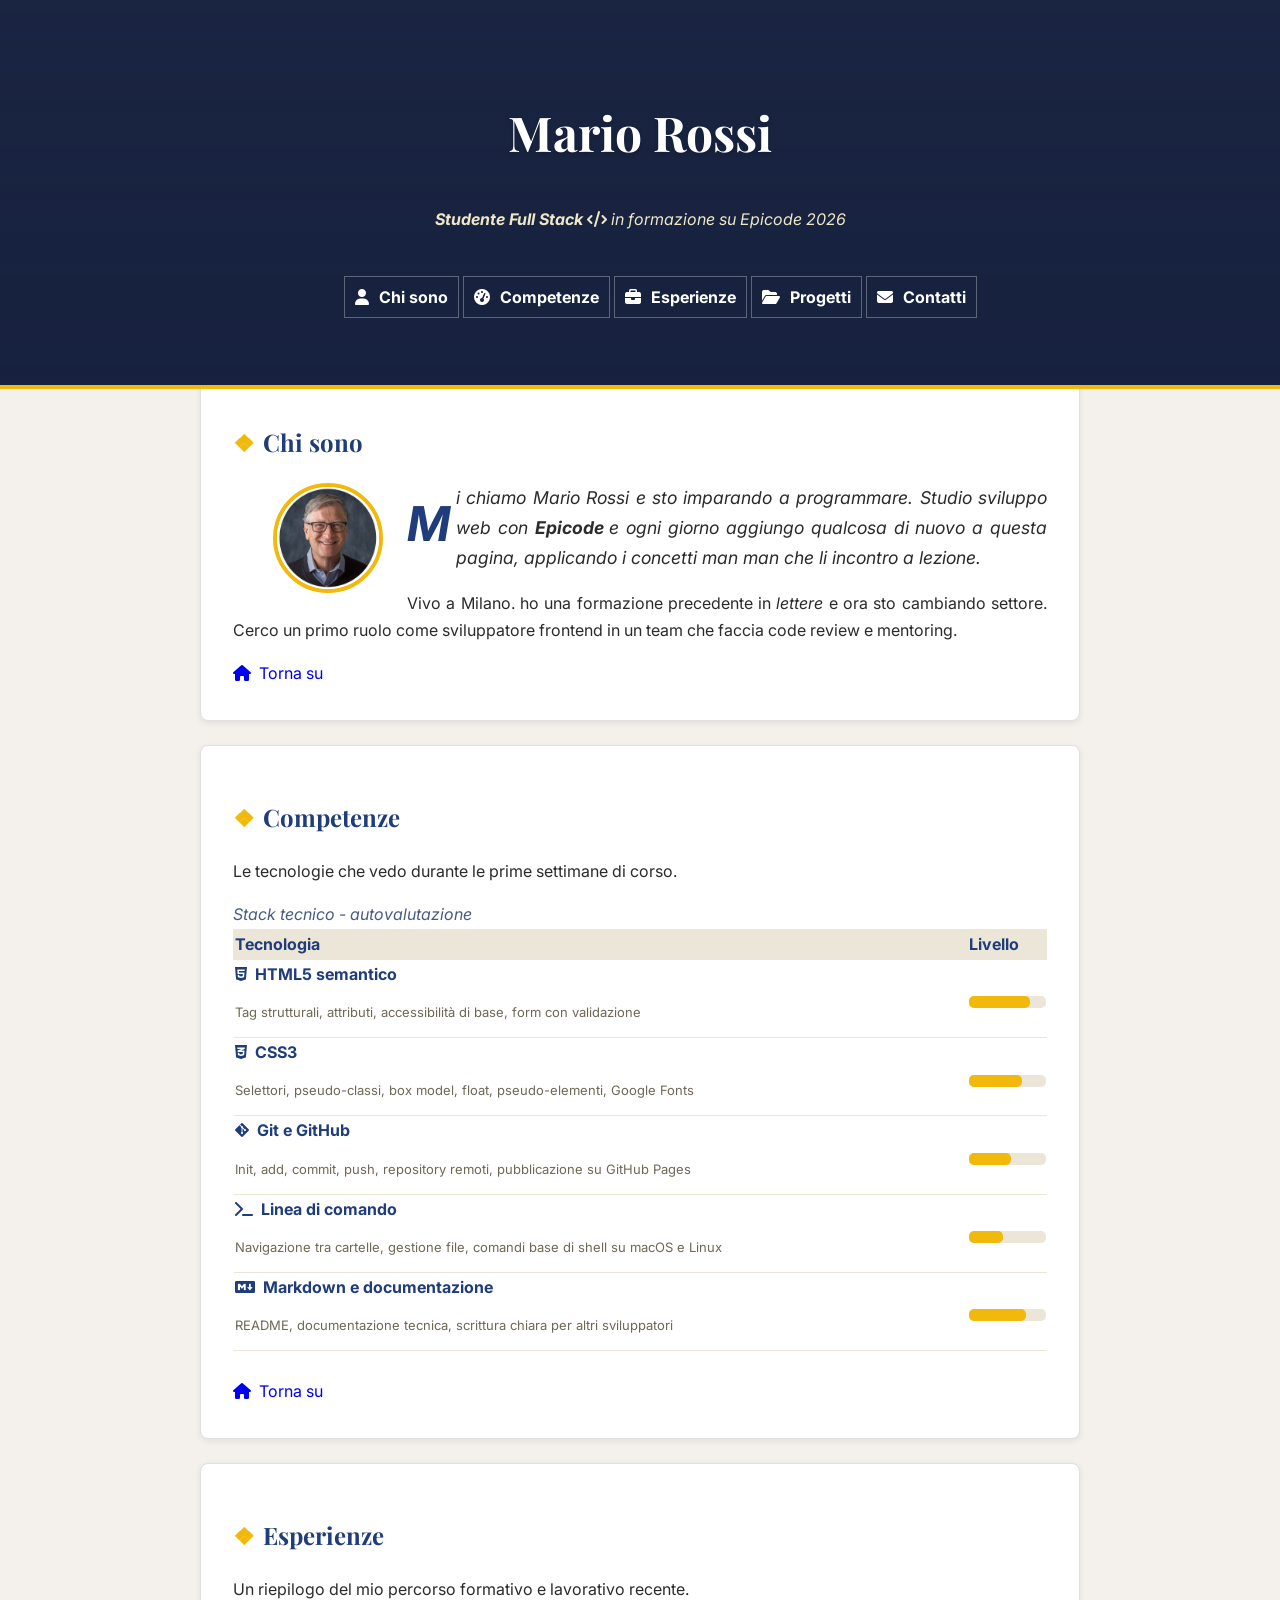
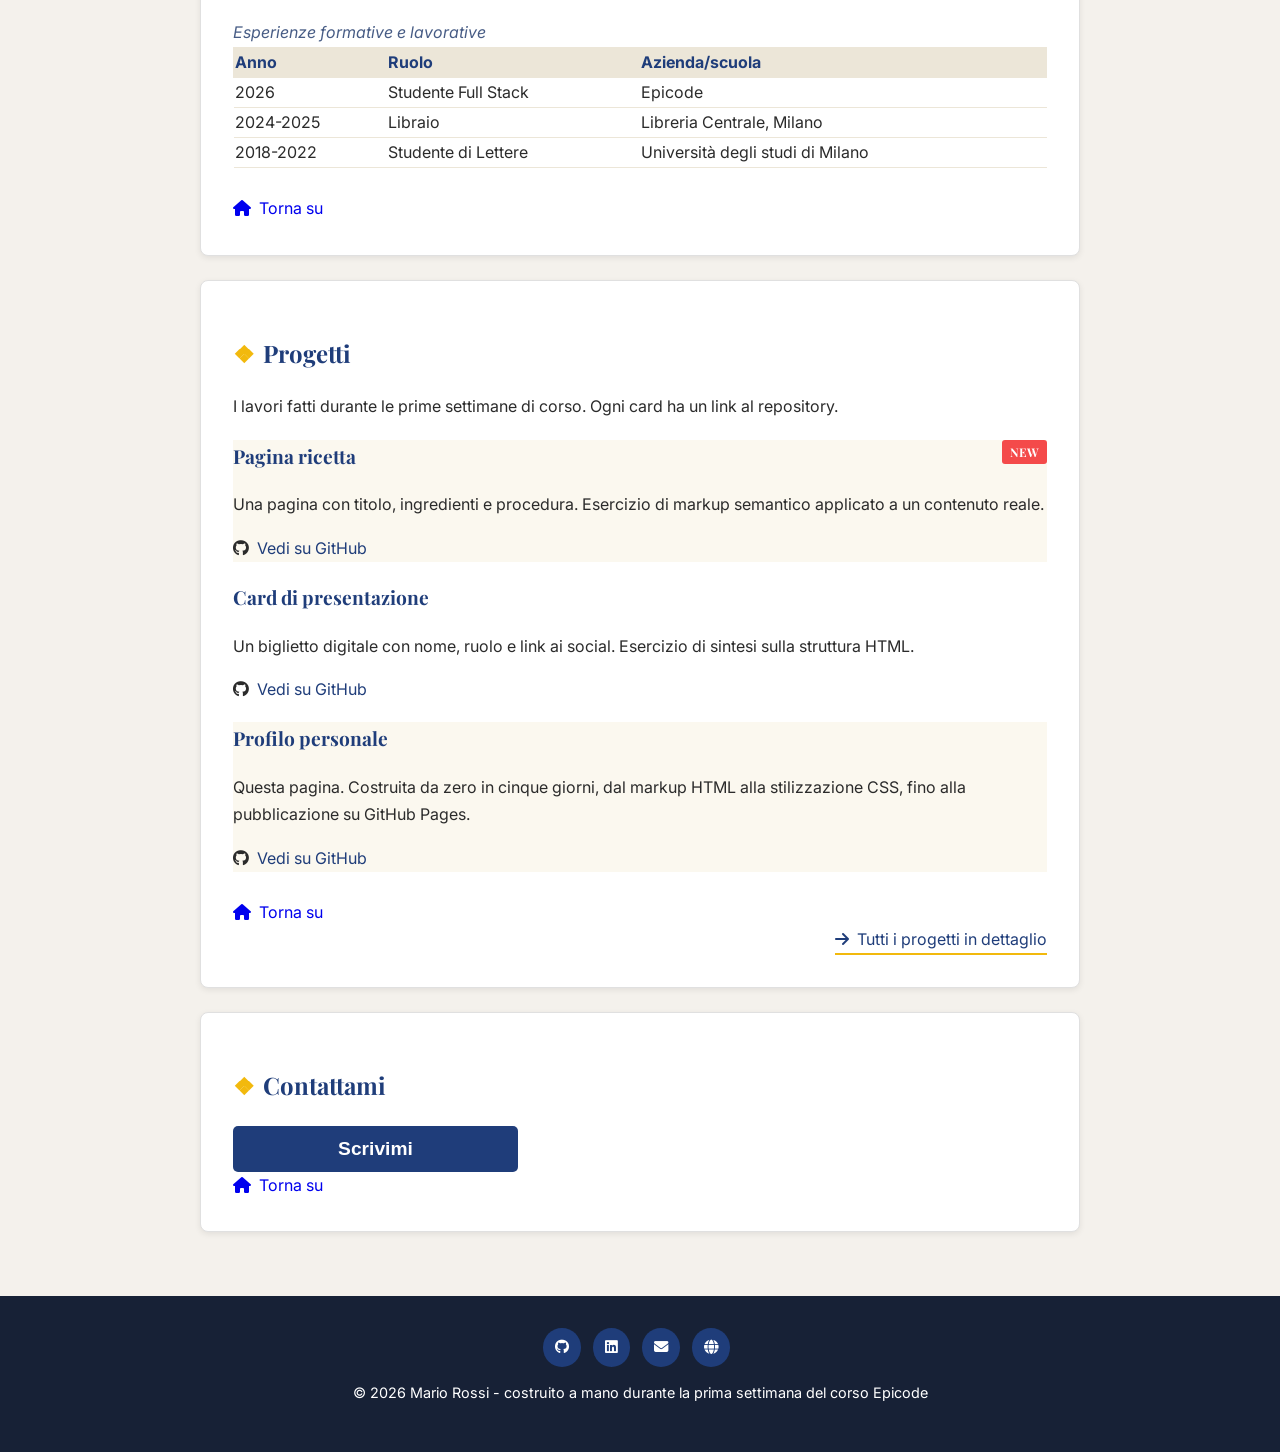
==== index.html @ adbe3cda "start portfolio revisitato" ====
<!DOCTYPE html>
<html lang="it">

<head>
    <meta charset="UTF-8">
    <meta name="viewport" content="width=device-width, initial-scale=1.0">
    <title>Mario Rossi</title>
    <link rel="stylesheet" href="assets/css/style.css">
    <link
        href="https://fonts.googleapis.com/css2?family=Playfair+Display:wght@700;900&family=Inter:wght@400;600&display=swap"
        rel="stylesheet" />
    <link rel="stylesheet" href="https://cdnjs.cloudflare.com/ajax/libs/font-awesome/6.5.2/css/all.min.css" />
    <link
        href="https://fonts.googleapis.com/css2?family=Playfair+Display:wght@700;900&family=Inter:wght@400;600&display=swap"
        rel="stylesheet" />
    <script type="module" src="assets/js/script.js"></script>
</head>

<body>
    <header id="site-header">
        <h1>Mario Rossi</h1>
        <p class="tagline"><b>Studente Full Stack </b><i class="fa-solid fa-code"></i> in formazione su Epicode 2026</p>
        <nav>
            <ul>
                <li><a href="#chi-sono"><i class="fa-solid fa-user"></i>Chi sono</a></li>
                <li><a href="#competenze"><i class="fa-solid fa-gauge-high"></i>Competenze</a></li>
                <li><a href="#esperienze"><i class="fa-solid fa-briefcase"></i>Esperienze</a></li>
                <li><a href="#progetti"><i class="fa-sharp fa-solid fa-folder-open"></i>Progetti</a></li>
                <li><a href="#contattami"><i class="fa-solid fa-envelope"></i>Contatti</a></li>
            </ul>
        </nav>
    </header>
    <main>
        <section id="chi-sono">
            <h2>Chi sono</h2>
            <figure>
                <figcaption>
                    <img class="avatar" src="assets/img/foto-profilo-bill-gates.jpg" alt="foto profilo">
                </figcaption>
            </figure>
            <p>Mi chiamo Mario Rossi e sto imparando a programmare. Studio sviluppo web con <b>Epicode </b> e ogni
                giorno aggiungo qualcosa di nuovo a questa pagina, applicando i concetti man man che li incontro a
                lezione.</p>
            <p>Vivo a Milano. ho una formazione precedente in <i>lettere</i> e ora sto cambiando settore. Cerco un primo
                ruolo come sviluppatore frontend in un team che faccia code review e mentoring.</p>
            <a class="home" href="index.html"><i class="fa-solid fa-house"></i>Torna su</a>
        </section>
        <section id="competenze">
            <h2>Competenze</h2>
            <p>Le tecnologie che vedo durante le prime settimane di corso.</p>
            <table class="skill-list">
                <caption class="skil-c">Stack tecnico - autovalutazione</caption>
                <thead>
                    <tr>
                        <th>Tecnologia</th>
                        <th>Livello</th>
                    </tr>
                </thead>
                <tbody>
                    <tr>
                        <td><i class="fa-brands fa-html5"></i><b>HTML5 semantico</b>
                            <p>Tag strutturali, attributi, accessibilità di base, form con validazione</p>
                        </td>
                        <td>
                            <div class="bar">
                                <div class="bar-fill"></div>
                            </div>
                        </td>
                    </tr>
                    <tr>
                        <td><i class="fa-brands fa-css3-alt"></i><b>CSS3</b>
                            <p>Selettori, pseudo-classi, box model, float, pseudo-elementi, Google Fonts</p>
                        </td>
                        <td>
                            <div class="bar">
                                <div class="bar-fill"></div>
                            </div>
                        </td>
                    </tr>
                    <tr>
                        <td><i class="fa-brands fa-git-alt"></i><b>Git e GitHub</b>
                            <p>Init, add, commit, push, repository remoti, pubblicazione su GitHub Pages</p>
                        </td>
                        <td>
                            <div class="bar">
                                <div class="bar-fill"></div>
                            </div>
                        </td>
                    </tr>
                    <tr>
                        <td><i class="fa-solid fa-terminal"></i><b>Linea di comando</b>
                            <p>Navigazione tra cartelle, gestione file, comandi base di shell su macOS e Linux</p>
                        </td>
                        <td>
                            <div class="bar">
                                <div class="bar-fill"></div>
                            </div>
                        </td>
                    </tr>
                    <tr>
                        <td><i class="fa-brands fa-markdown"></i><b>Markdown e documentazione</b>
                            <p>README, documentazione tecnica, scrittura chiara per altri sviluppatori</p>
                        </td>
                        <td>
                            <div class="bar">
                                <div class="bar-fill"></div>
                            </div>
                        </td>
                    </tr>
                </tbody>
            </table>
            <br>
            <a class="home" href="index.html"><i class="fa-solid fa-house"></i>Torna su</a>
        </section>
        <section id="esperienze">
            <h2>Esperienze</h2>
            <p>Un riepilogo del mio percorso formativo e lavorativo recente.</p>
            <div class="table-wrapper">
                <table>
                    <caption>Esperienze formative e lavorative</caption>
                    <thead>
                        <tr>
                            <th>Anno</th>
                            <th>Ruolo</th>
                            <th>Azienda/scuola</th>
                        </tr>
                    </thead>
                    <tbody>
                        <tr>
                            <td>2026</td>
                            <td>Studente Full Stack</td>
                            <td>Epicode</td>
                        </tr>
                        <tr>
                            <td>2024-2025</td>
                            <td>Libraio</td>
                            <td>Libreria Centrale, Milano</td>
                        </tr>
                        <tr>
                            <td>2018-2022</td>
                            <td>Studente di Lettere</td>
                            <td>Università degli studi di Milano</td>
                        </tr>
                    </tbody>
                </table>
            </div>
            <br>
            <a class="home" href="index.html"><i class="fa-solid fa-house"></i>Torna su</a>
        </section>
        <section id="progetti">
            <h2>Progetti</h2>
            <p>I lavori fatti durante le prime settimane di corso. Ogni card ha un link al repository.</p>
            <article class="project">
                <h3>Pagina ricetta</h3>
                <p>Una pagina con titolo, ingredienti e procedura. Esercizio di markup semantico applicato a un
                    contenuto reale.</p>
                <i class="fa-brands fa-github"></i><a class="git" href="javascript:void(0)">Vedi su GitHub</a>
            </article>
            <article class="project">
                <h3>Card di presentazione</h3>
                <p>Un biglietto digitale con nome, ruolo e link ai social. Esercizio di sintesi sulla struttura HTML.
                </p>
                <i class="fa-brands fa-github"></i><a class="git" href="javascript:void(0)">Vedi su GitHub</a>
            </article>
            <article class="project">
                <h3>Profilo personale</h3>
                <p>Questa pagina. Costruita da zero in cinque giorni, dal markup HTML alla stilizzazione CSS, fino alla
                    pubblicazione su GitHub Pages.
                </p>
                <i class="fa-brands fa-github"></i><a class="git" href="javascript:void(0)">Vedi su GitHub</a>
            </article>
            <br>
            <a class="home" href="index.html"><i class="fa-solid fa-house"></i>Torna su</a>
            <br>
            <a class="l-progetti" href="progetti.html">
                <span><i class="fa-solid fa-arrow-right"></i>Tutti i progetti in dettaglio</a></span>
        </section>
        <section id="contattami">
            <h2>Contattami</h2>
            <button type="button" id="scrivimi">Scrivimi</button>
            <div class="overlay">
                <div class="modal">
                    <button type="button" class="closeModal">❌</button>
                    <p>Compila il form per scrivermi. Rispondo entro 24 ore nei giorni lavorativi.</p>
                    <form>
                        <label for="Nome">Nome</label>
                        <br>
                        <input type="text" id="nome" name="nome" placeholder="il tuo nome">
                        <br><br>
                        <label for="email">Email</label>
                        <br>
                        <input type="email" id="email" name="email" placeholder="tu@esempio.it">
                        <br><br>
                        <label for="select">Motivo del contatto</label>
                        <br>
                        <select name="select" id="select">
                            <option value=""></option>
                            <option value="Proposta di lavoro">Proposta di lavoro</option>
                            <option value="Informazioni generali">Informazioni generali</option>
                            <option value="Proposta di stage">Proposta di stage</option>
                            <option value="Proposta di stage">Corso di formazione</option>
                        </select>
                        <br><br>
                        <label for="data">Data preferita per la risposta</label>
                        <br>
                        <input type="date">
                        <br><br>
                        <label for="messaggio">Messaggio</label>
                        <br>
                        <textarea name="messsaggio" id="messaggio" placeholder="Scrivi qui il tuo messaggio..." rows="5"
                            required></textarea>
                        <br><br>
                        <input type="checkbox" id="checkbox">
                        <label class="l-check" for="checkbox">Accetto di essere ricontattato all'indirizzo
                            indicato</label>
                        <br><br>
                        <button type="submit" id="bottone"><i
                                class="fa-mosaic fa-solid fa-paper-plane"></i>Invia</button>
                    </form>
                </div>
            </div>
            <br>
            <a class="home" href="index.html"><i class="fa-solid fa-house"></i>Torna su</a>
        </section>
    </main>
    <div class="tornaSu">
        <a href="#">
            <div id="tornaSu"></div>
        </a>
    </div>
    <footer id="site-footer">
        <a href="javascript:void(0)"></a><i class="fa-brands fa-github"></i>
        <a href="javascript:void(0)"></a><i class="fa-brands fa-linkedin"></i>
        <a href="javascript:void(0)"></a><i class="fa-solid fa-envelope"></i>
        <a href="javascript:void(0)"></a><i class="fa-solid fa-globe"></i>
        <p>&copy; 2026 Mario Rossi - costruito a mano durante la prima settimana del corso Epicode</p>
    </footer>
</body>

</html>
---- assets/css/style.css ----
*,
*::before,
*::after {
    box-sizing: border-box
}

@import url('https://fonts.googleapis.com/css2?family=Roboto:ital,wght@0,100..900;1,100..900&display=swap');

html {
    scroll-padding-top: 420px;
}

body {
    font-family: 'Inter', Arial, sans-serif;
    font-size: 16px;
    line-height: 1.7;
    margin: 0;
    background-color: #f4f1ec;
    color: #2b2b2b;
}

h1,
h2,
h3,
#p-ricetta>p:first-of-type::first-letter,
#c-presentazione>p:first-of-type::first-letter,
#p-personale>p:first-of-type::first-letter {
    font-family: 'Playfair Display', Georgia, serif;
}



header {
    background-color: hsl(220, 40%, 20%);
    background-image:
        linear-gradient(rgba(20, 30, 60, 0.55), rgba(20, 30, 60, 0.75)),
        url('https://picsum.photos/seed/picsum/1240/768');
    background-size: cover;
    background-position: center;
    color: #ffffff;
    text-align: center;
    position: sticky;
    top: 0;
    z-index: 1000;
}

#site-header h1 {
    font-size: 3rem;
    font-weight: bold;
}

.tagline {
    color: #f0e7c8;
    font-style: italic;
}

nav a {
    border: 1px solid rgba(255, 255, 255, 0.3);
    color: white;
    font-weight: bold;
    line-height: 3;
    text-decoration: none;
    padding: 10px;
}

nav i {
    margin-right: 10px;
}

nav a:hover {
    color: hsl(45, 90%, 60%);
    background-color: rgba(255, 255, 255, 0.15);
}

main h2,
main h3 {
    color: #1F3D7A;
}

main h3 {
    font-size: 1.2rem;
}

#chi-sono {
    background-color: #ffffff;
    text-align: justify;
}

#chi-sono>p:first-of-type {
    font-size: 1.1em;
    font-style: italic;

}

#chi-sono,
#competenze,
#esperienze,
#progetti,
#contattami {
    background-color: white;
}

.skill-list li:nth-child(odd) {
    background-color: #f5f7fb;
}

.skill-list li:nth-child(even) {
    background-color: #ffffff;
}

.skill-list li:first-child {
    font-weight: bold;
}

.skill-list i {
    color: #1F3D7A;
}

.skill-list td b {
    color: #1F3D7A;
}

.project:nth-of-type(odd) {
    background-color: hsl(45, 60%, 96%);
}

.project:nth-of-type(even) {
    background-color: rgba(255, 255, 255, 0.856);
}

label {
    font-weight: bold;
    color: #1F3D7A;
}

.l-check {
    color: #2b2b2b;
    font-weight: normal;
}

input,
textarea,
select {
    font-family: "Helvetica Neue", Arial, sans-serif;
    font-size: 1rem;
    width: 100%;
    background-color: #fbf8f1;
    padding: 6px;
    border-radius: 4px;
    border-color: 1px solid #d6cfbf;
}

input:focus,
textarea:focus {
    background-color: #232323;
    color: white;
}

button {
    color: white;
    background-color: hsl(220, 60%, 30%);
    font-weight: bold;
    width: 100%;
    padding: 12px 24px;
    border: none;
    border-radius: 4px;
    box-shadow: 0 2 px 4px rgba(0, 0, 0, 0.1);
}

button i {
    margin-right: 8px;
}

button:hover {
    color: hsl(220, 60%, 45%);
    box-shadow: 0 4px 8px rgba(0, 0, 0, 0.15);
}

#site-footer {
    background-color: #172136;
    color: #ffffff;
    text-align: center;
    font-size: 0.9rem;
    padding: 32px 20px;
    text-align: center;
}

#site-footer i {
    border-radius: 50%;
    padding: 12px;
    margin-right: 8px;
    background-color: #1F3D7A;
}

#site-footer i:hover {
    background-color: hsl(45, 90%, 50%);
    ;
    color: #172136;
    cursor: pointer;
}


input[type="checkbox"] {
    width: auto;
}

main {
    max-width: 920px;
    margin: 0 auto;
    padding: 40px 20px;
    margin-top: -60px;

}

main section {
    padding: 32px;
    margin-bottom: 24px;
    border: 1px solid#e0e0e0;
    border-radius: 8px;
    box-shadow: 0 2px 6px rgba(0, 0, 0, 0.08);
}

main section h2::before {
    content: "\2756";
    color: hsl(45, 90%, 50%);
    margin-right: 8px;
}

#site-header {
    padding: 60px 20px 40px;
    border-bottom: 4px solid hsl(45, 90%, 50%);
}

#site-header h1 {
    text-shadow: 0 2px 4px rgba(0, 0, 0, 0.2);
}

#site-header nav {
    display: inline-block;
    padding: 8px 16px;
    margin: 0 4px;
    border-radius: 4px;
    text-align: center;
}

input::placeholder,
textarea::placeholder {
    color: #a39b87;
    font-style: italic;
}



.avatar {
    width: 110px;
    height: 110px;
    border: 4px solid hsl(45, 90%, 50%);
    border-radius: 50%;
    display: block;
    margin: 0 auto;
}

#competenze {
    clear: both;
}

#chi-sono>p:first-of-type::first-letter {
    font-size: 3rem;
    font-weight: bold;
    float: left;
    margin-right: 6px;
    color: #1F3D7A;
}

.project:first-of-type h3::after {
    content: "NEW";
    display: inline-block;
    padding: 2px 8px;
    margin-left: 12px;
    background-color: #F44A4A;
    color: #ffffff;
    border-radius: 3px;
    font-size: 0.75rem;
    position:absolute;
    top:0;
    right:0;

}
.project {
    position:relative;
}

nav ul li {
    display: inline-block;
    text-align: center;
}

table {
    width: 100%;
    border-collapse: collapse;
}

th,
td {
    border-bottom: 1px solid #ece6d8;

}

thead {
    border: 1px solid #ece6d8;
    background-color: #ece6d8;
    color: #1F3D7A;
    text-align: left;
}

caption {
    text-align: start;
    color: hsl(220, 30%, 40%);
    font-style: italic;
}

.skill-list p {
    color: #6f6856;
    font-size: small;
}

.l-progetti {
    display: block;
    text-align: end;
    color: #1F3D7A;
    text-decoration: none;
}

.l-progetti i {
    margin-right: 8px;
}

.l-progetti span {
    display: inline-block;
    border-bottom: 2px solid hsl(45, 90%, 50%);
}

.home i {
    margin-right: 8px;

}

.home {
    text-decoration: none;
}

.git {
    text-decoration: none;
    color: #1F3D7A;

}

.project i {
    margin-right: 8px;
}

td i {
    margin-right: 8px;
}

#p-ricetta,
#c-presentazione,
#p-personale {
    background-color: white;
}

.fa-github {
    margin-right: 8px;
}

.bar {
    background-color: #ece6d8;
    border-radius: 5px;
    height: 12px;
    width: 100%;
    margin-top: 10%;
}

.bar-fill {
    background-color: hsl(45, 90%, 50%);
    height: 100%;
    border-radius: 5px;
}

.skill-list tbody tr:nth-child(1) .bar-fill {
    width: 80%;
}

.skill-list tbody tr:nth-child(2) .bar-fill {
    width: 70%;
}

.skill-list tbody tr:nth-child(3) .bar-fill {
    width: 55%;
}

.skill-list tbody tr:nth-child(4) .bar-fill {
    width: 45%;
}

.skill-list tbody tr:nth-child(5) .bar-fill {
    width: 75%;
}

img {
    max-width: 100%;
    height: auto;
}

.tornaSu div {
    width: 50px;
	height: 50px;
}
#tornaSu {
    background: url('https://www.alessandracagalli-psicologa.it/wp-content/uploads/2015/10/alessandracagalli-psicologa-torna-su-13.png');
	background-size: contain;
	position: fixed;
	right: 10px;
	bottom: 50px;
}

#tornaSu:hover {
    background-color:white;
    border-radius: 50%;
}

.overlay {
	display: none;
	position: fixed;
	inset: 0;
	background-color: rgba(0, 0, 0, 0.5);
	z-index: 2000;
}

.modal {
	position: absolute;
	top: 50%;
	left: 50%;
	transform: translate(-50%, -50%);
	background-color: white;
	padding: 25px;
	border-radius: 10px;
	max-width: 480px;
}

#scrivimi {
	font-size: 1.2rem;
	border-radius: 5px;
	cursor: pointer;
}

#scrivimi:hover {
    color: hsl(220, 60%, 45%);
    box-shadow: 0 4px 8px rgba(0, 0, 0, 0.15);
}

.closeModal {
    position: absolute;
    top: 0px;
    right: 0px;
	cursor: pointer;
}

@media (min-width: 768px) {
    .avatar {
        float: left;
        margin: 0 24px 12px 0;
    }

    input,
    select,
    textarea {
        width: 60%
    }

    button {
        width: 30%
    }
}

@media (min-width: 1200px) {
    .avatar {
        float: left;
        margin: 0 24px 12px 0;
    }
    
    input,
    select,
    textarea {
        width: 70%
    }

    button {
        width: 35%
    }
}
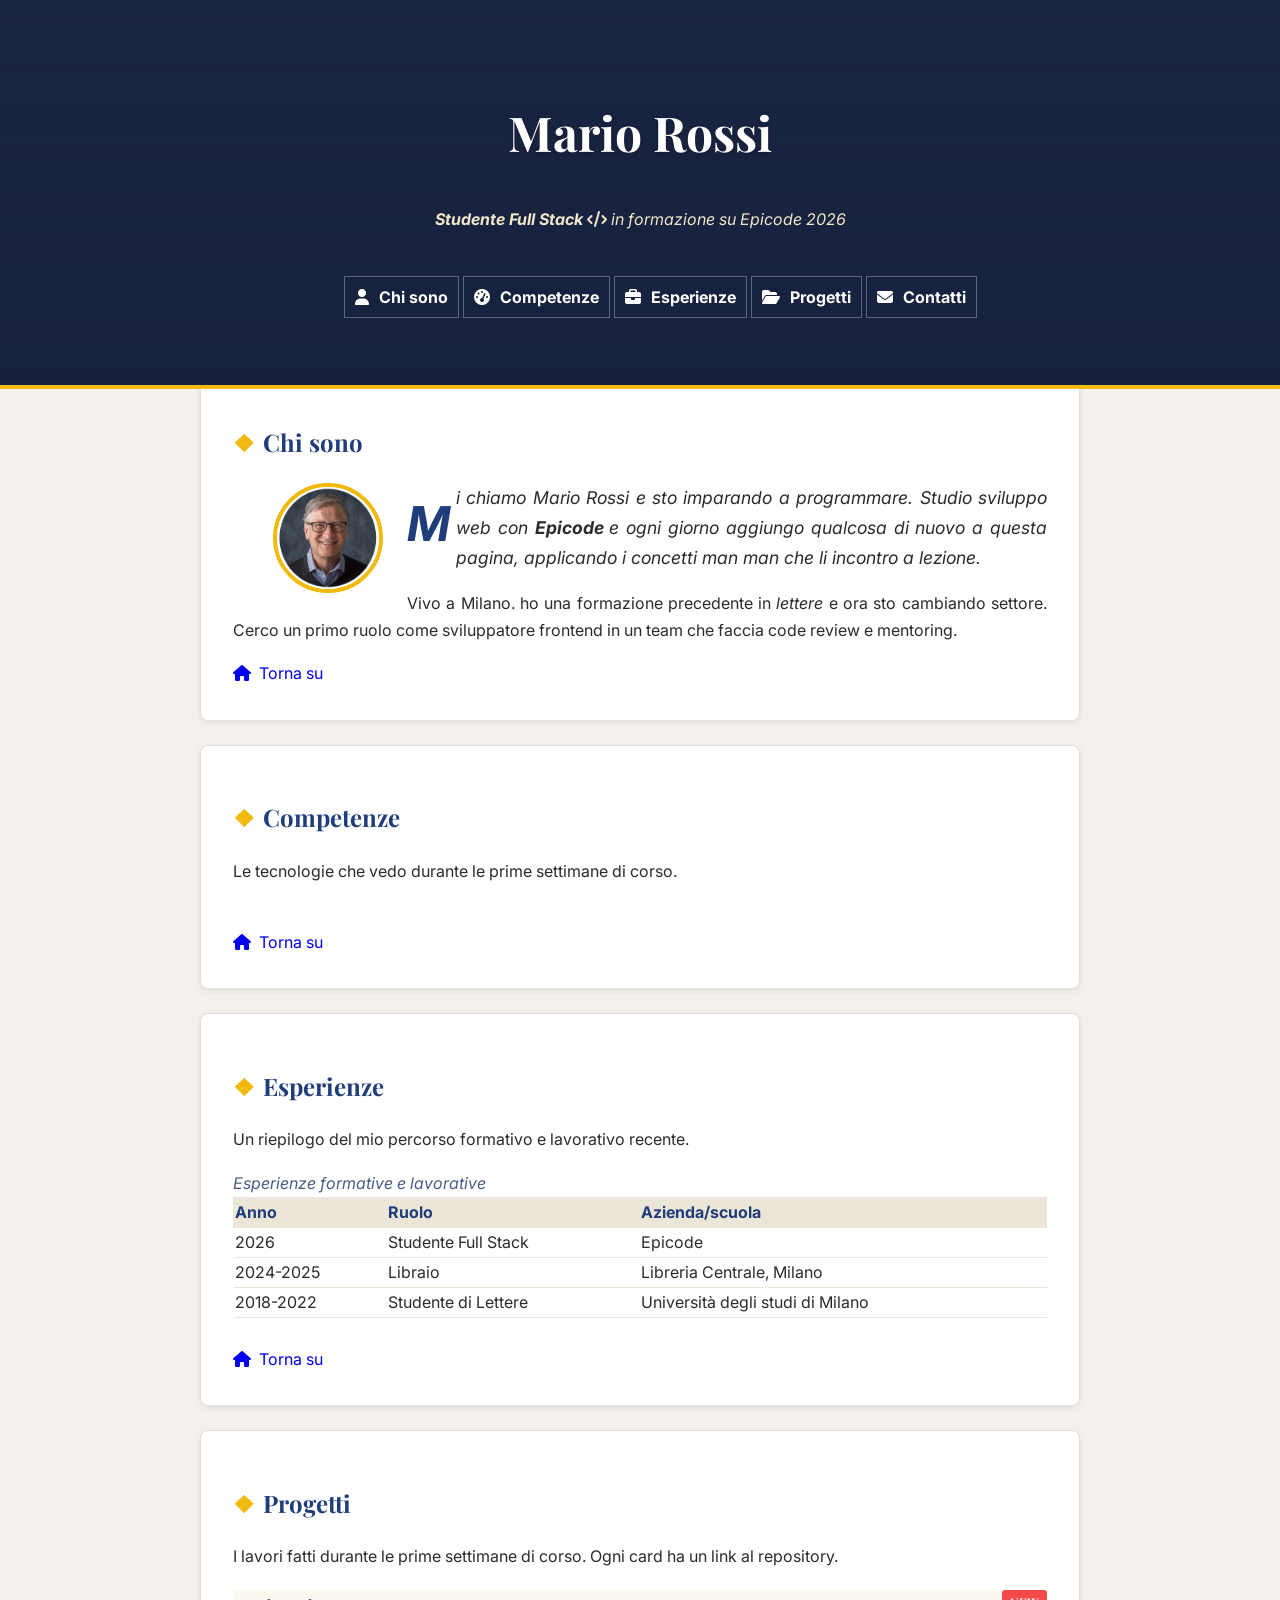
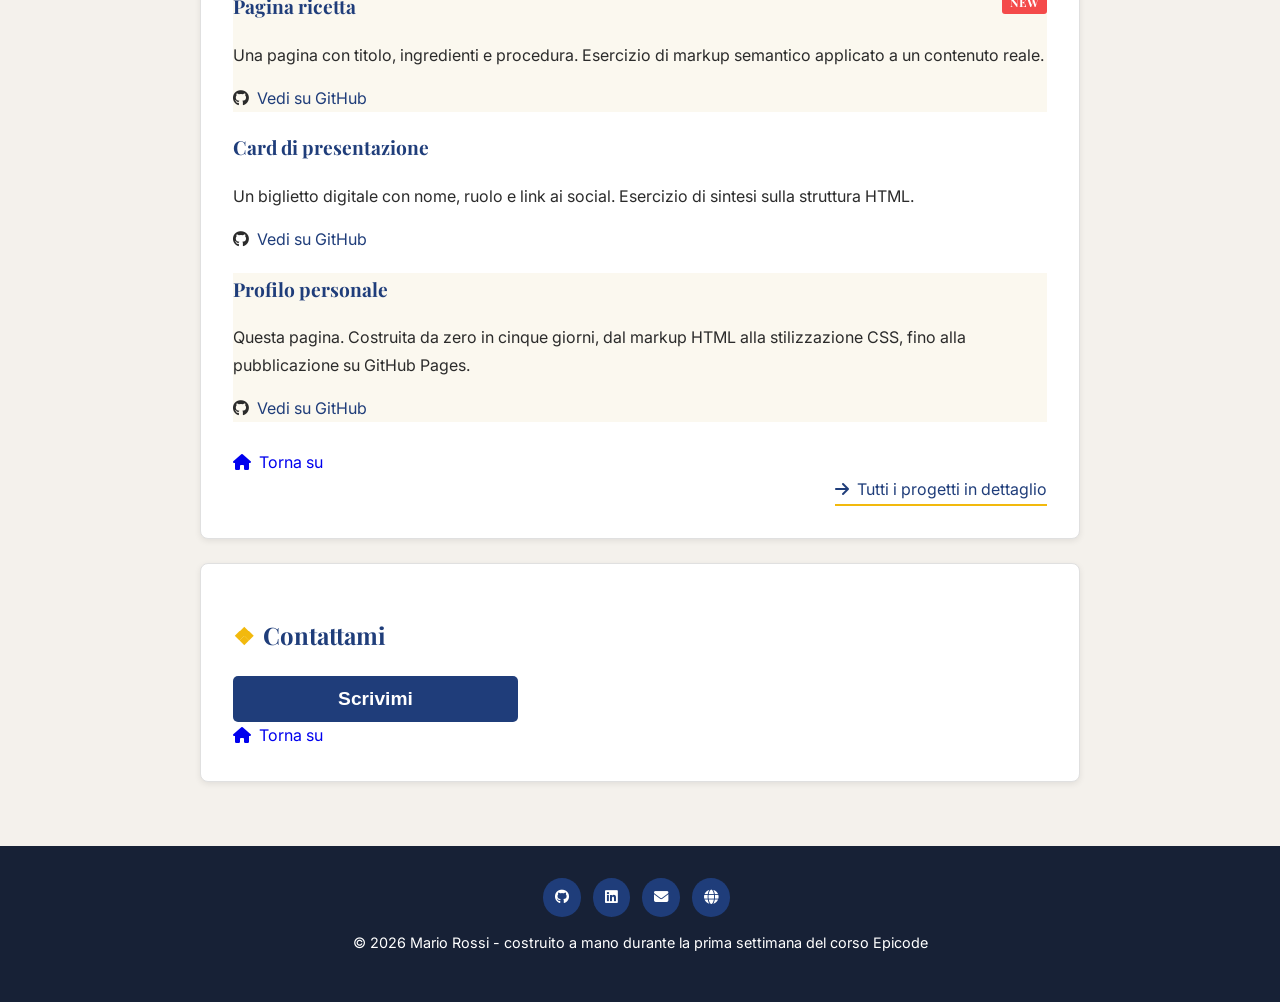
==== commit 3226cf9b: "modifiche senza table" ====
--- a/index.html
+++ b/index.html
@@ -48,7 +48,7 @@
         <section id="competenze">
             <h2>Competenze</h2>
             <p>Le tecnologie che vedo durante le prime settimane di corso.</p>
-            <table class="skill-list">
+            <!--<table class="skill-list">
                 <caption class="skil-c">Stack tecnico - autovalutazione</caption>
                 <thead>
                     <tr>
@@ -108,7 +108,7 @@
                         </td>
                     </tr>
                 </tbody>
-            </table>
+            </table>-->
             <br>
             <a class="home" href="index.html"><i class="fa-solid fa-house"></i>Torna su</a>
         </section>
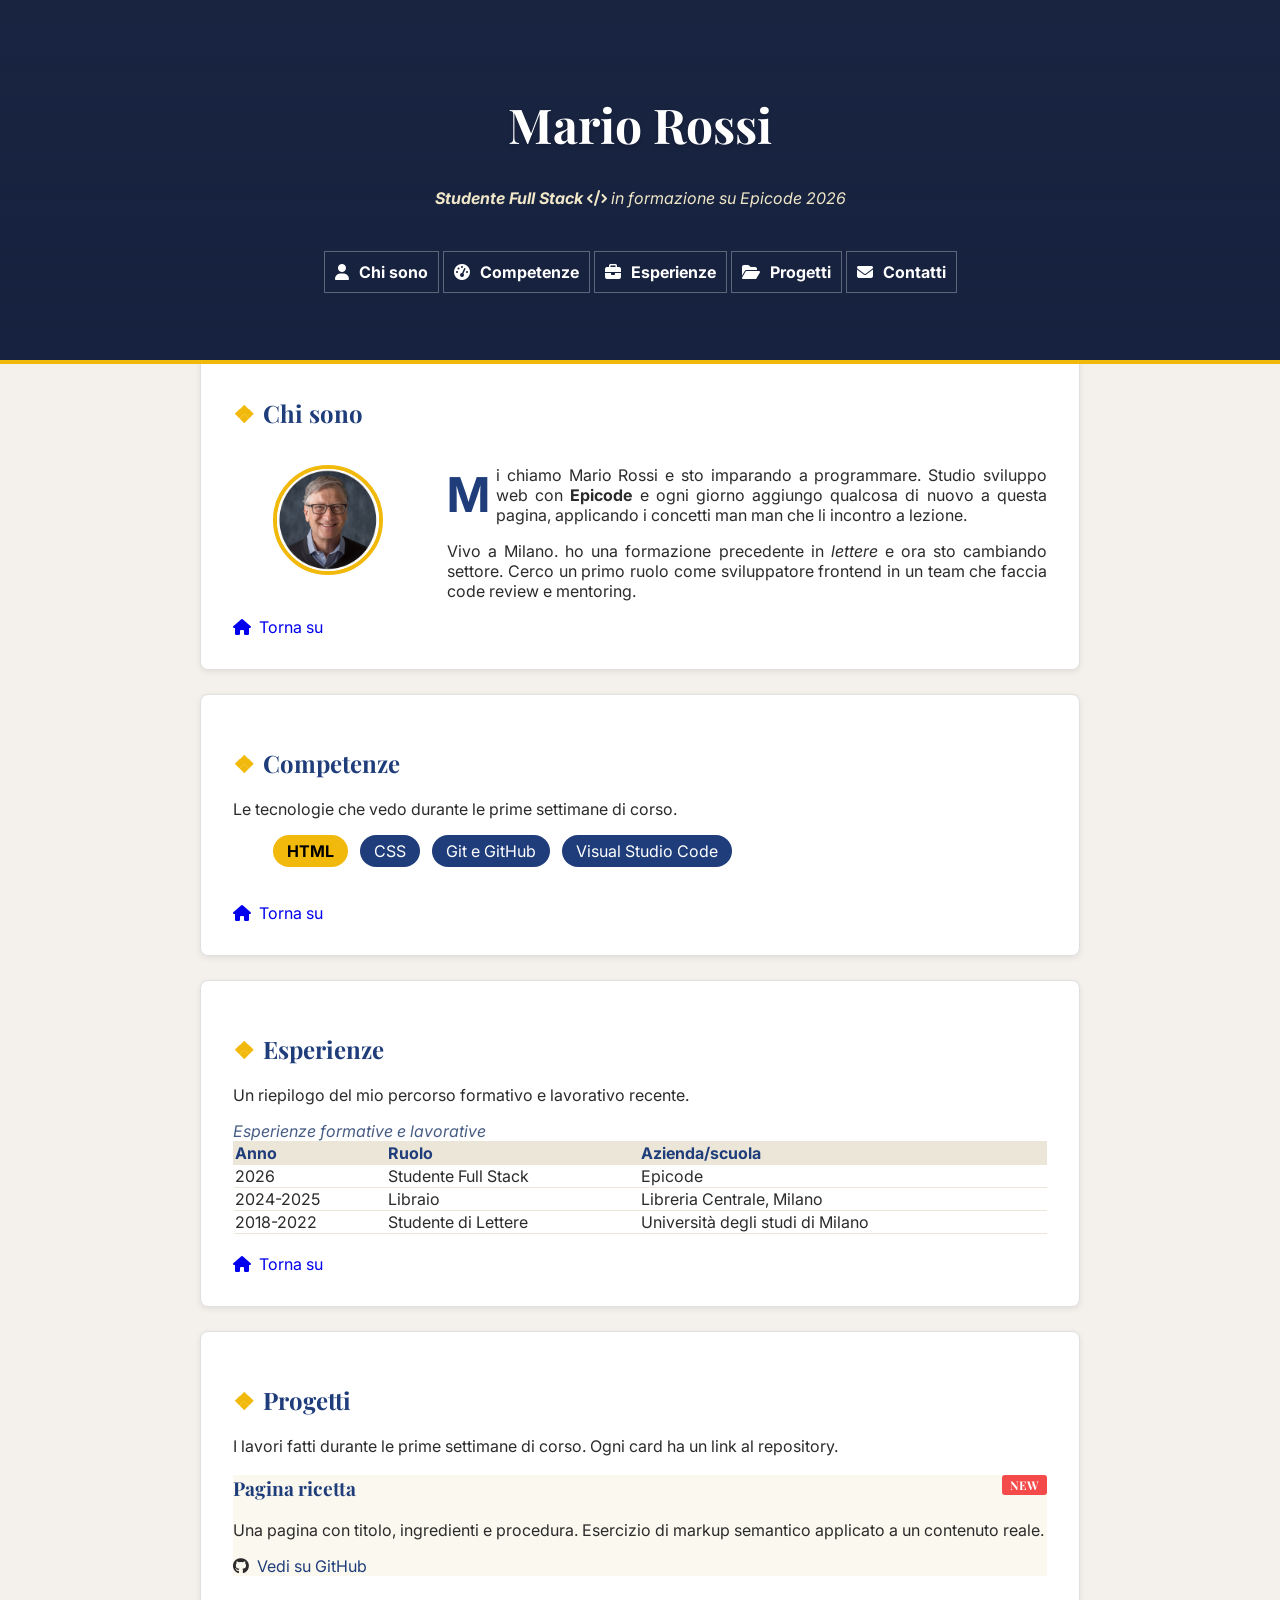
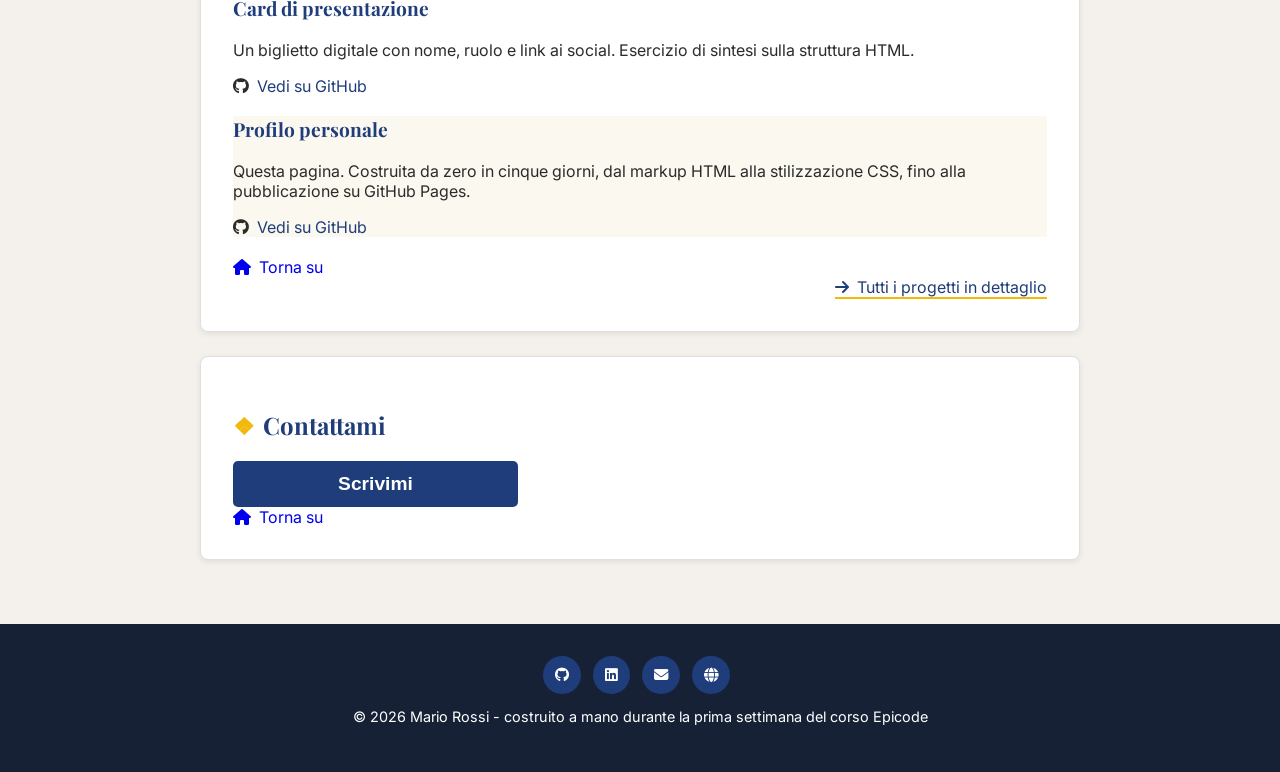
==== commit f4d6ff5f: "modifiche" ====
--- a/index.html
+++ b/index.html
@@ -33,21 +33,37 @@
     <main>
         <section id="chi-sono">
             <h2>Chi sono</h2>
-            <figure>
-                <figcaption>
-                    <img class="avatar" src="assets/img/foto-profilo-bill-gates.jpg" alt="foto profilo">
-                </figcaption>
-            </figure>
-            <p>Mi chiamo Mario Rossi e sto imparando a programmare. Studio sviluppo web con <b>Epicode </b> e ogni
-                giorno aggiungo qualcosa di nuovo a questa pagina, applicando i concetti man man che li incontro a
-                lezione.</p>
-            <p>Vivo a Milano. ho una formazione precedente in <i>lettere</i> e ora sto cambiando settore. Cerco un primo
-                ruolo come sviluppatore frontend in un team che faccia code review e mentoring.</p>
+            <div class="contenitoreGenerale">
+                <div class="divFigure">
+                    <figure>
+                        <figcaption>
+                            <img class="avatar" src="assets/img/foto-profilo-bill-gates.jpg" alt="foto profilo">
+                        </figcaption>
+                    </figure>
+                </div>
+                <div>
+                    <p>Mi chiamo Mario Rossi e sto imparando a programmare. Studio sviluppo web con <b>Epicode </b> e
+                        ogni
+                        giorno aggiungo qualcosa di nuovo a questa pagina, applicando i concetti man man che li incontro
+                        a
+                        lezione.</p>
+                    <p>Vivo a Milano. ho una formazione precedente in <i>lettere</i> e ora sto cambiando settore. Cerco
+                        un
+                        primo
+                        ruolo come sviluppatore frontend in un team che faccia code review e mentoring.</p>
+                </div>
+            </div>
             <a class="home" href="index.html"><i class="fa-solid fa-house"></i>Torna su</a>
         </section>
         <section id="competenze">
             <h2>Competenze</h2>
             <p>Le tecnologie che vedo durante le prime settimane di corso.</p>
+            <ul class="skill-list">
+            <li>HTML</li>
+            <li>CSS</li>
+            <li>Git e GitHub</li>
+            <li>Visual Studio Code</li>
+            </ul>
             <!--<table class="skill-list">
                 <caption class="skil-c">Stack tecnico - autovalutazione</caption>
                 <thead>
--- a/assets/css/style.css
+++ b/assets/css/style.css
@@ -12,8 +12,8 @@
 
 body {
     font-family: 'Inter', Arial, sans-serif;
-    font-size: 16px;
-    line-height: 1.7;
+   /* font-size: 16px;*/
+    /*line-height: 1.7;*/
     margin: 0;
     background-color: #f4f1ec;
     color: #2b2b2b;
@@ -84,6 +84,8 @@
 #chi-sono {
     background-color: #ffffff;
     text-align: justify;
+    display: flex;
+    flex-direction: column;
 }
 
 #chi-sono>p:first-of-type {
@@ -100,13 +102,13 @@
     background-color: white;
 }
 
-.skill-list li:nth-child(odd) {
+/*.skill-list li:nth-child(odd) {
     background-color: #f5f7fb;
 }
 
 .skill-list li:nth-child(even) {
     background-color: #ffffff;
-}
+}*/
 
 .skill-list li:first-child {
     font-weight: bold;
@@ -236,11 +238,11 @@
 }
 
 #site-header nav {
-    display: inline-block;
+    /*display: inline-block;*/
     padding: 8px 16px;
     margin: 0 4px;
     border-radius: 4px;
-    text-align: center;
+    /*text-align: center;*/
 }
 
 input::placeholder,
@@ -249,14 +251,22 @@
     font-style: italic;
 }
 
-
+.divFigure {
+    display: flex;
+    justify-content: center;
+}
+
+.contenitoreGenerale {
+    display: flex;
+    flex-direction: column;
+}
 
 .avatar {
     width: 110px;
     height: 110px;
     border: 4px solid hsl(45, 90%, 50%);
     border-radius: 50%;
-    display: block;
+    /*display: block;*/
     margin: 0 auto;
 }
 
@@ -264,7 +274,7 @@
     clear: both;
 }
 
-#chi-sono>p:first-of-type::first-letter {
+.contenitoreGenerale>div:last-child p:first-child::first-letter {
     font-size: 3rem;
     font-weight: bold;
     float: left;
@@ -290,10 +300,19 @@
     position:relative;
 }
 
-nav ul li {
+nav ul {
+    display: flex;
+    flex-wrap: wrap;
+    gap: 4px;
+    justify-content: center;
+    list-style-type: none;
+    padding: 0;
+}
+
+/*nav ul li {
     display: inline-block;
     text-align: center;
-}
+}*/
 
 table {
     width: 100%;
@@ -438,7 +457,7 @@
 }
 
 .modal {
-	position: absolute;
+	position: relative;
 	top: 50%;
 	left: 50%;
 	transform: translate(-50%, -50%);
@@ -464,12 +483,57 @@
     top: 0px;
     right: 0px;
 	cursor: pointer;
+    width: 100px;
+}
+
+.skill-list {
+    display: flex;
+    flex-direction: row;
+    flex-wrap: wrap;
+    gap: 12px;
+    list-style: none;
+}
+
+.skill-list li {
+    background-color:#1F3D7A;
+    color: white;
+    padding: 6px 14px;
+    border-radius: 30px;
+
+}
+
+.skill-list li:first-child {
+    background-color: hsl(45, 90%, 50%);
+    color: black;
 }
 
 @media (min-width: 768px) {
     .avatar {
-        float: left;
+        /*float: left;*/
         margin: 0 24px 12px 0;
+    }
+    
+    .contenitoreGenerale {
+        flex-direction: row;
+    }
+
+    /*.contenitoreGenerale div:first-child {
+        width: 100%;
+    }*/
+    .divFigure {
+        flex-shrink: 0;
+    }
+
+    #chi-sono h2 {
+        width: 100%;
+    }
+
+    /*#chi-sono div {
+        flex: 1;
+    }*/
+
+    #chi-sono .home {
+        width: 100%;
     }
 
     input,
@@ -485,7 +549,7 @@
 
 @media (min-width: 1200px) {
     .avatar {
-        float: left;
+        /*float: left;*/
         margin: 0 24px 12px 0;
     }
     
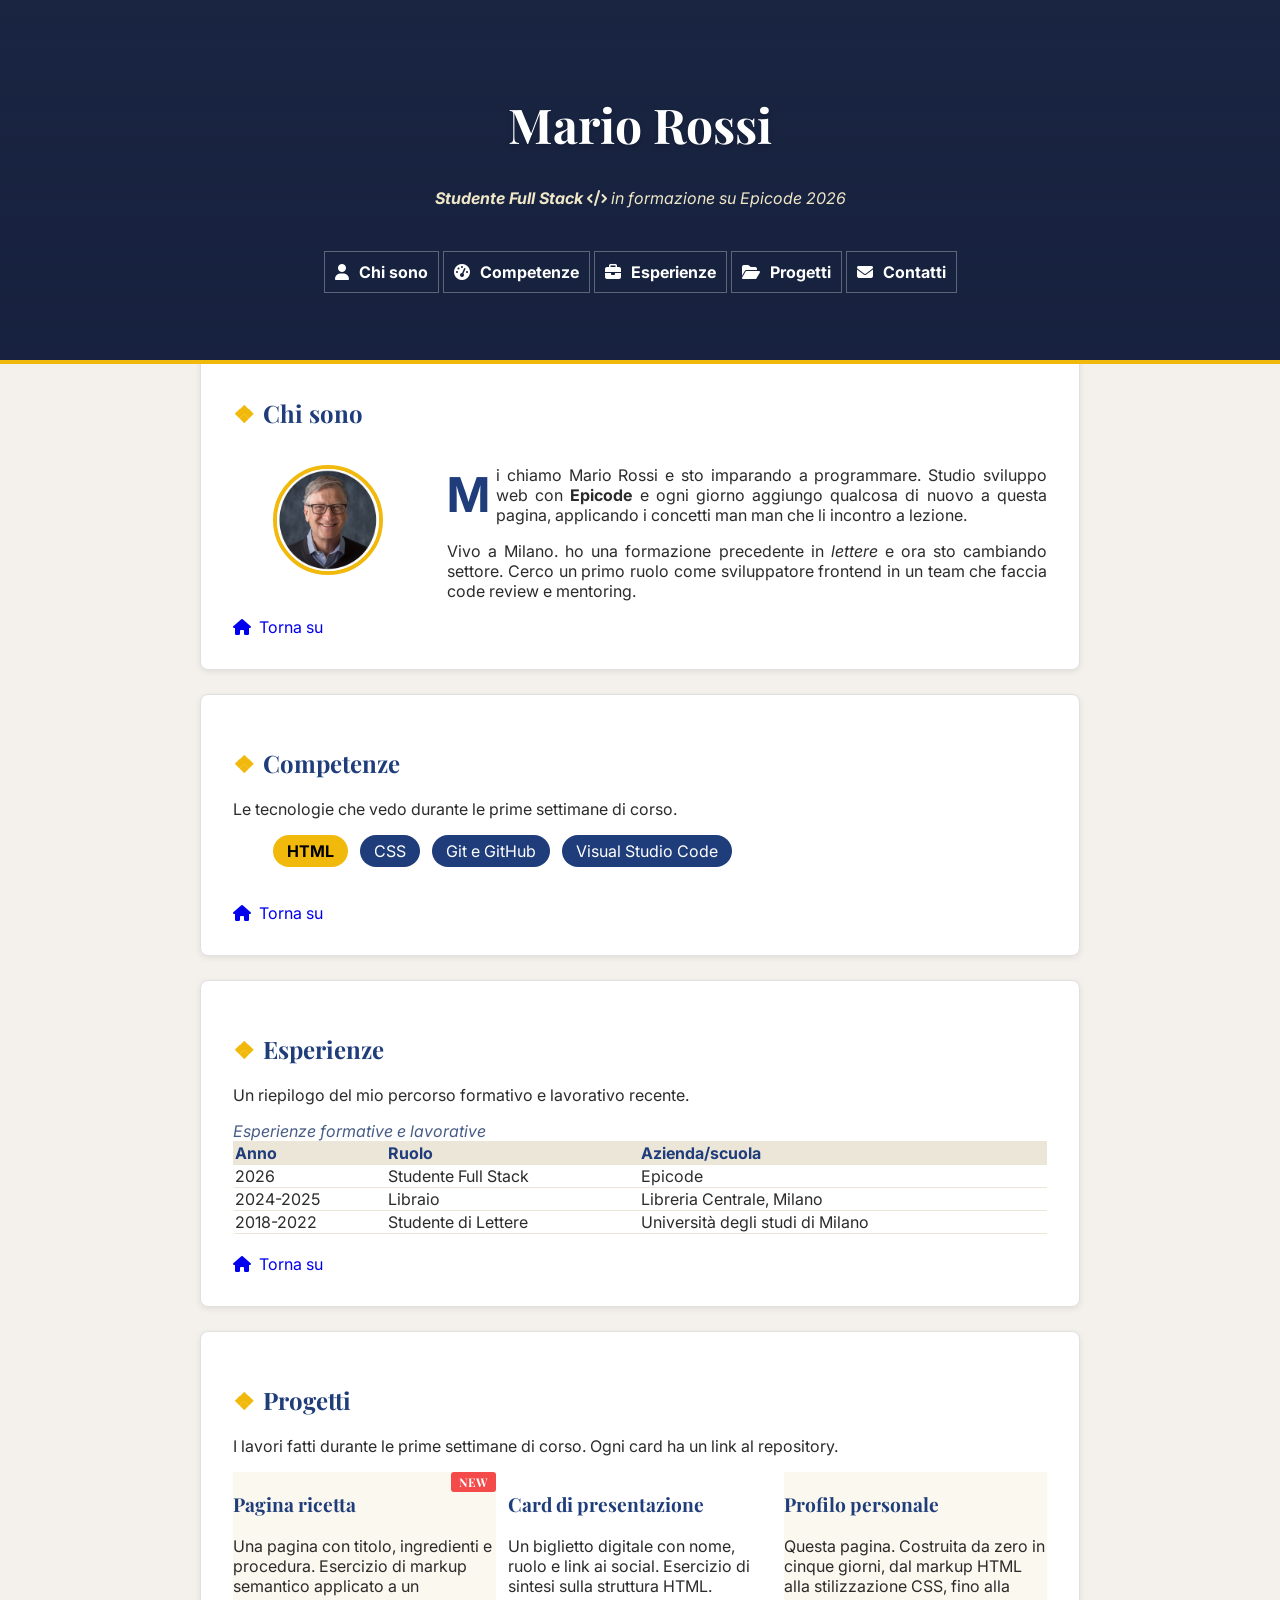
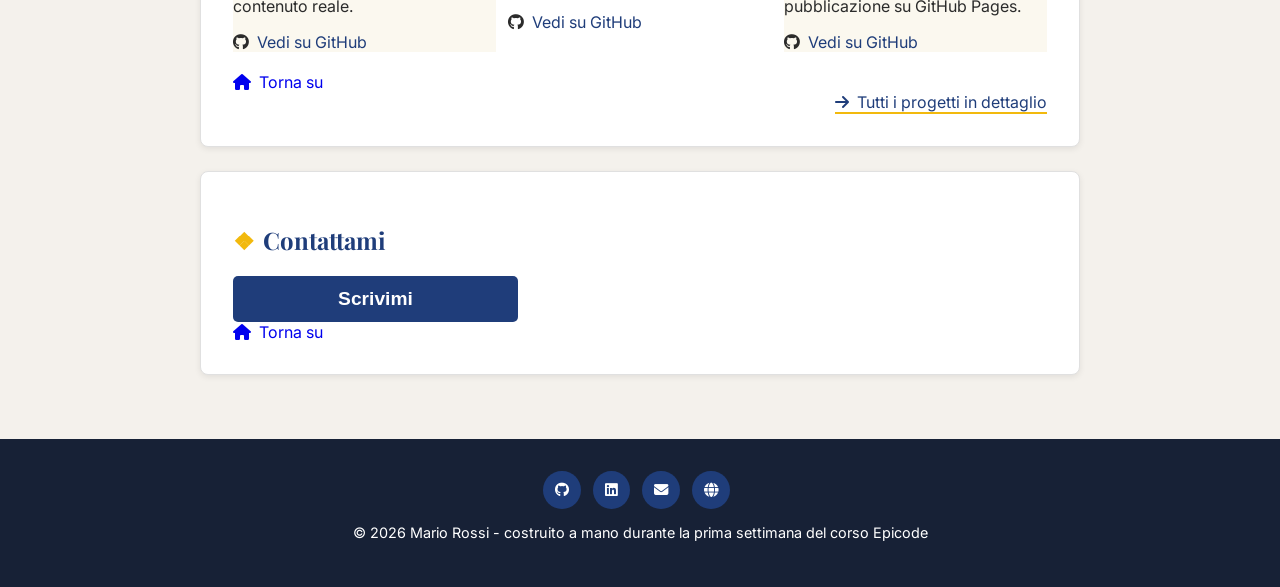
==== commit fac29ad9: "card sistemate" ====
--- a/index.html
+++ b/index.html
@@ -166,6 +166,7 @@
         <section id="progetti">
             <h2>Progetti</h2>
             <p>I lavori fatti durante le prime settimane di corso. Ogni card ha un link al repository.</p>
+            <div class="contenitoreProgetti">
             <article class="project">
                 <h3>Pagina ricetta</h3>
                 <p>Una pagina con titolo, ingredienti e procedura. Esercizio di markup semantico applicato a un
@@ -185,6 +186,7 @@
                 </p>
                 <i class="fa-brands fa-github"></i><a class="git" href="javascript:void(0)">Vedi su GitHub</a>
             </article>
+            </div>
             <br>
             <a class="home" href="index.html"><i class="fa-solid fa-house"></i>Torna su</a>
             <br>
--- a/assets/css/style.css
+++ b/assets/css/style.css
@@ -296,8 +296,16 @@
     right:0;
 
 }
+
+.contenitoreProgetti {
+    display: flex;
+    flex-wrap: wrap;
+    gap: 12px;
+}
+
 .project {
     position:relative;
+    flex: 1 1 260px;
 }
 
 nav ul {
